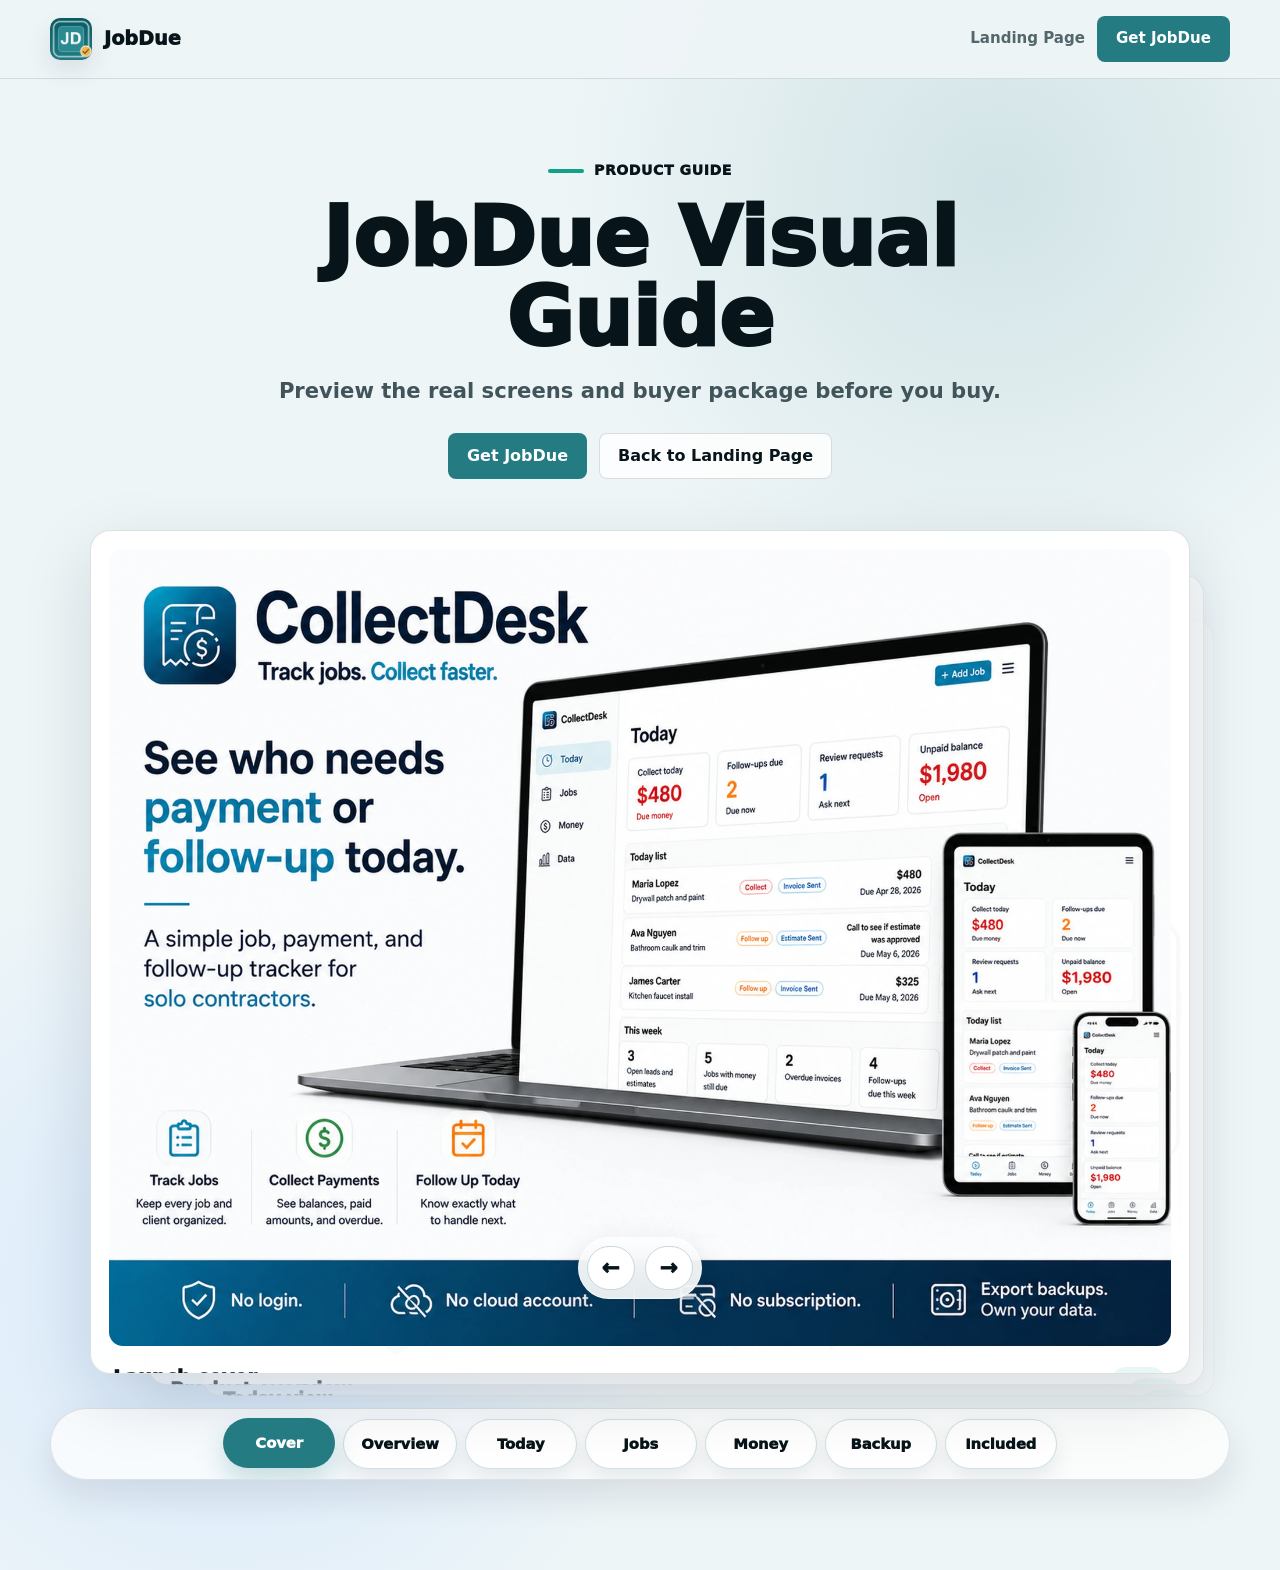
==== 03-landing/infographics.html @ 14e0a7b6 "Create clean JobDue publication tree" ====
<!doctype html>
<html lang="en">
<head>
  <meta charset="utf-8">
  <meta name="viewport" content="width=device-width, initial-scale=1">
  <title>JobDue Product Guide - Screenshots and Setup Overview</title>
  <meta name="description" content="See JobDue screenshots, product visuals, and setup guidance for the offline job, payment, and follow-up tracker for solo contractors.">
  <meta name="robots" content="index, follow">
  <meta name="theme-color" content="#247C82">
  <link rel="canonical" href="https://app.hi-craniai.workers.dev/infographics.html">
  <link rel="icon" href="assets/jobdue-icon-192.png" type="image/png">
  <link rel="apple-touch-icon" href="assets/jobdue-apple-touch-icon.png">
  <meta property="og:type" content="article">
  <meta property="og:url" content="https://app.hi-craniai.workers.dev/infographics.html">
  <meta property="og:title" content="JobDue Product Guide">
  <meta property="og:description" content="A visual guide to JobDue screenshots, setup guidance, and what buyers receive.">
  <meta property="og:image" content="https://app.hi-craniai.workers.dev/assets/jobdue-guide-cover.jpg">
  <meta property="og:image:alt" content="JobDue product guide cover showing the contractor job and payment tracker.">
  <meta property="og:site_name" content="JobDue">
  <meta name="twitter:card" content="summary_large_image">
  <meta name="twitter:title" content="JobDue Product Guide">
  <meta name="twitter:description" content="See screenshots, setup guidance, and what comes with JobDue.">
  <meta name="twitter:image" content="https://app.hi-craniai.workers.dev/assets/jobdue-guide-cover.jpg">
  <meta name="twitter:image:alt" content="JobDue product guide cover showing the contractor job and payment tracker.">
  <!-- Google tag (gtag.js) -->
  <script async src="https://www.googletagmanager.com/gtag/js?id=G-VPRKXVD7DZ"></script>
  <script>
    window.dataLayer = window.dataLayer || [];
    function gtag(){dataLayer.push(arguments);}
    gtag('js', new Date());

    gtag('config', 'G-VPRKXVD7DZ');
  </script>
  <style>
    :root {
      color-scheme: light;
      --bg: #eef5f7;
      --panel: #ffffff;
      --text: #162326;
      --text-strong: #07151a;
      --muted: #53666b;
      --primary: #247c82;
      --primary-dark: #155a60;
      --teal: #12a087;
      --border: #d8e2e5;
      --line: #c8d8dc;
      --shadow: 0 24px 70px rgba(15, 23, 42, 0.13);
      --shadow-soft: 0 14px 36px rgba(15, 23, 42, 0.08);
      --radius: 12px;
      --max: 1180px;
    }

    * {
      box-sizing: border-box;
    }

    html {
      scroll-behavior: smooth;
    }

    body {
      margin: 0;
      background:
        radial-gradient(circle at 78% 12%, rgba(36, 124, 130, 0.14), transparent 28rem),
        radial-gradient(circle at 18% 82%, rgba(207, 229, 255, 0.78), transparent 28rem),
        var(--bg);
      color: var(--text);
      font-family: Inter, ui-sans-serif, system-ui, -apple-system, BlinkMacSystemFont, "Segoe UI", sans-serif;
      line-height: 1.55;
    }

    img {
      display: block;
      max-width: 100%;
      height: auto;
    }

    button,
    a {
      color: inherit;
      font: inherit;
    }

    button {
      cursor: pointer;
    }

    :focus-visible {
      outline: 3px solid rgba(36, 124, 130, 0.42);
      outline-offset: 4px;
    }

    .container {
      width: min(var(--max), calc(100% - 48px));
      margin: 0 auto;
    }

    .topbar {
      position: sticky;
      top: 0;
      z-index: 20;
      border-bottom: 1px solid rgba(200, 216, 220, 0.85);
      background: rgba(238, 245, 247, 0.92);
      backdrop-filter: blur(18px);
    }

    .nav {
      min-height: 78px;
      display: flex;
      align-items: center;
      justify-content: space-between;
      gap: 20px;
    }

    .brand,
    .nav-actions {
      display: inline-flex;
      align-items: center;
      gap: 12px;
    }

    .brand {
      color: var(--text-strong);
      font-size: 1.2rem;
      font-weight: 950;
      text-decoration: none;
    }

    .brand img {
      width: 42px;
      height: 42px;
      border-radius: 10px;
      box-shadow: 0 10px 24px rgba(15, 23, 42, 0.1);
    }

    .nav-actions a {
      color: var(--muted);
      font-size: 0.94rem;
      font-weight: 850;
      text-decoration: none;
    }

    .nav-actions .button {
      color: #fff;
    }

    .button {
      display: inline-flex;
      min-height: 46px;
      align-items: center;
      justify-content: center;
      border: 1px solid transparent;
      border-radius: 8px;
      background: var(--primary);
      padding: 12px 18px;
      color: #fff;
      font-weight: 900;
      line-height: 1;
      text-decoration: none;
      transition: transform 160ms ease, background 160ms ease, box-shadow 160ms ease;
    }

    .button:hover {
      background: var(--primary-dark);
      transform: translateY(-1px);
    }

    .button-secondary {
      border-color: rgba(22, 35, 38, 0.15);
      background: rgba(255, 255, 255, 0.82);
      color: var(--text-strong);
    }

    .button-secondary:hover {
      background: #fff;
    }

    main {
      padding: clamp(3rem, 6vw, 5rem) 0 clamp(4rem, 7vw, 6rem);
    }

    .guide-hero {
      display: grid;
      grid-template-columns: 1fr;
      gap: clamp(2rem, 4vw, 3.5rem);
      align-items: start;
    }

    .intro {
      max-width: 900px;
      margin: 0 auto;
      text-align: center;
    }

    .eyebrow {
      display: inline-flex;
      align-items: center;
      gap: 10px;
      margin-bottom: 16px;
      color: var(--text-strong);
      font-size: 0.88rem;
      font-weight: 950;
      letter-spacing: 0.04em;
      text-transform: uppercase;
    }

    .eyebrow::before {
      content: "";
      width: 36px;
      height: 4px;
      border-radius: 999px;
      background: var(--teal);
    }

    h1,
    p,
    figure {
      margin-top: 0;
    }

    h1 {
      margin-bottom: 18px;
      color: var(--text-strong);
      font-size: clamp(3rem, 6.4vw, 6rem);
      font-weight: 950;
      line-height: 0.98;
      letter-spacing: 0;
    }

    p {
      color: var(--muted);
      font-size: 1.1rem;
    }

    .intro p {
      max-width: 760px;
      margin-right: auto;
      margin-bottom: 26px;
      margin-left: auto;
      color: #41545a;
      font-size: clamp(1.22rem, 1.65vw, 1.55rem);
      font-weight: 650;
      line-height: 1.45;
    }

    .intro-actions {
      display: flex;
      flex-wrap: wrap;
      justify-content: center;
      gap: 12px;
    }

    .guide-carousel {
      display: grid;
      gap: 18px;
      min-width: 0;
      width: min(1180px, 100%);
      margin: 0 auto;
    }

    .carousel-stage {
      position: relative;
      min-height: clamp(600px, 68vw, 860px);
      perspective: 1600px;
      padding-bottom: 58px;
    }

    .guide-slide {
      position: absolute;
      inset: 0;
      display: grid;
      align-content: start;
      overflow: hidden;
      border: 1px solid rgba(22, 35, 38, 0.14);
      border-radius: 20px;
      background: rgba(255, 255, 255, 0.96);
      padding: clamp(0.8rem, 1.4vw, 1.25rem);
      box-shadow: var(--shadow);
      opacity: 0;
      pointer-events: none;
      transform: translateX(42px) translateY(22px) scale(0.93);
      transition: opacity 220ms ease, transform 320ms ease, box-shadow 220ms ease;
    }

    .guide-slide.is-active {
      z-index: 4;
      opacity: 1;
      pointer-events: auto;
      transform: translateX(0) translateY(0) scale(1);
    }

    .guide-slide.is-next {
      z-index: 3;
      opacity: 0.56;
      transform: translateX(36px) translateY(28px) scale(0.96);
      box-shadow: var(--shadow-soft);
    }

    .guide-slide.is-after {
      z-index: 2;
      opacity: 0.28;
      transform: translateX(68px) translateY(56px) scale(0.92);
      box-shadow: none;
    }

    .guide-slide img {
      width: 100%;
      aspect-ratio: 4 / 3;
      border-radius: 14px;
      object-fit: contain;
      background: #fff;
    }

    .slide-caption {
      display: flex;
      align-items: flex-start;
      justify-content: space-between;
      gap: 18px;
      padding: 16px 4px 2px;
    }

    .slide-caption strong {
      display: block;
      color: var(--text-strong);
      font-size: 1.2rem;
      font-weight: 950;
      line-height: 1.1;
    }

    .slide-caption span {
      display: block;
      max-width: 390px;
      margin-top: 5px;
      color: var(--muted);
      font-size: 0.94rem;
      font-weight: 700;
      line-height: 1.35;
    }

    .slide-count {
      flex: 0 0 auto;
      border-radius: 999px;
      background: #e6f7f5;
      padding: 7px 10px;
      color: var(--primary-dark);
      font-size: 0.82rem;
      font-weight: 950;
      line-height: 1;
      white-space: nowrap;
    }

    .carousel-controls {
      position: absolute;
      right: auto;
      bottom: clamp(5.7rem, 7vw, 6.6rem);
      left: 50%;
      z-index: 10;
      display: flex;
      align-items: center;
      justify-content: center;
      gap: 12px;
      border: 1px solid rgba(255, 255, 255, 0.72);
      border-radius: 999px;
      background: rgba(255, 255, 255, 0.9);
      padding: 8px;
      box-shadow: 0 16px 38px rgba(15, 23, 42, 0.16);
      transform: translateX(-50%);
      backdrop-filter: blur(16px);
    }

    .control-group {
      display: inline-flex;
      gap: 10px;
    }

    .carousel-button {
      display: inline-grid;
      width: 48px;
      height: 44px;
      place-items: center;
      border: 1px solid var(--line);
      border-radius: 999px;
      background: #fff;
      color: var(--text-strong);
      font-size: 1.35rem;
      font-weight: 950;
      line-height: 1;
      transition: transform 160ms ease, border-color 160ms ease, background 160ms ease;
    }

    .carousel-button:hover {
      border-color: var(--primary);
      background: #f6fbfb;
      transform: translateY(-1px);
    }

    .current-label {
      position: absolute;
      width: 1px;
      height: 1px;
      margin: -1px;
      overflow: hidden;
      clip: rect(0 0 0 0);
      color: var(--text-strong);
      font-size: 0.95rem;
      font-weight: 900;
    }

    .thumb-list {
      display: flex;
      flex-wrap: nowrap;
      justify-content: center;
      gap: 8px;
      overflow-x: auto;
      border: 1px solid rgba(22, 35, 38, 0.12);
      border-radius: 999px;
      background: rgba(255, 255, 255, 0.74);
      padding: 10px;
      box-shadow: 0 16px 36px rgba(15, 23, 42, 0.1);
      scrollbar-width: thin;
    }

    .thumb-button {
      flex: 0 0 auto;
      min-width: 112px;
      min-height: 50px;
      border: 1px solid rgba(36, 124, 130, 0.22);
      border-radius: 999px;
      background: #ffffff;
      padding: 11px 17px;
      color: var(--text-strong);
      font-size: 0.92rem;
      font-weight: 950;
      line-height: 1.1;
      text-align: center;
      box-shadow: 0 10px 22px rgba(15, 23, 42, 0.09);
      transition: background 160ms ease, border-color 160ms ease, color 160ms ease, transform 160ms ease, box-shadow 160ms ease;
    }

    .thumb-button:hover,
    .thumb-button[aria-selected="true"] {
      border-color: rgba(36, 124, 130, 0.5);
      background: var(--primary);
      color: var(--primary-dark);
      color: #fff;
      box-shadow: 0 13px 28px rgba(36, 124, 130, 0.24);
      transform: translateY(-1px);
    }

    .noscript-grid {
      display: none;
    }

    @media (prefers-reduced-motion: reduce) {
      *,
      *::before,
      *::after {
        scroll-behavior: auto !important;
        transition-duration: 0.01ms !important;
      }
    }

    @media (max-width: 980px) {
      .guide-hero {
        grid-template-columns: 1fr;
      }

      .intro {
        max-width: 760px;
      }

      .carousel-stage {
        min-height: clamp(510px, 84vw, 780px);
      }
    }

    @media (max-width: 680px) {
      .container {
        width: min(100% - 28px, var(--max));
      }

      .nav {
        min-height: 68px;
      }

      .nav-actions a:not(.button) {
        display: none;
      }

      main {
        padding: 38px 0 58px;
      }

      h1 {
        font-size: clamp(2.35rem, 12vw, 3.3rem);
      }

      p {
        font-size: 1rem;
      }

      .intro-actions {
        display: grid;
      }

      .carousel-stage {
        min-height: 430px;
      }

      .guide-slide {
        border-radius: 16px;
      }

      .guide-slide.is-next,
      .guide-slide.is-after {
        transform: translateX(14px) translateY(16px) scale(0.96);
      }

      .slide-caption {
        display: grid;
        gap: 10px;
      }

      .carousel-controls {
        bottom: 5.25rem;
      }

      .thumb-list {
        gap: 10px;
        justify-content: flex-start;
        border-radius: 18px;
      }

      .thumb-button {
        min-width: 110px;
        min-height: 50px;
        padding: 10px 14px;
      }
    }

    @media (max-width: 420px) {
      .carousel-stage {
        min-height: 385px;
      }

      .slide-caption strong {
        font-size: 1.05rem;
      }

      .slide-caption span {
        font-size: 0.86rem;
      }
    }
  </style>
  <noscript>
    <style>
      .guide-carousel {
        display: none !important;
      }

      .noscript-grid {
        display: grid !important;
        grid-template-columns: repeat(2, minmax(0, 1fr));
        gap: 24px;
      }

      .noscript-frame {
        border: 1px solid var(--border);
        border-radius: var(--radius);
        background: var(--panel);
        padding: 14px;
        box-shadow: var(--shadow-soft);
      }

      .noscript-frame img {
        border-radius: 10px;
      }

      .noscript-frame figcaption {
        padding-top: 12px;
        color: var(--text-strong);
        font-weight: 900;
      }

      @media (max-width: 680px) {
        .noscript-grid {
          grid-template-columns: 1fr;
        }
      }
    </style>
  </noscript>
</head>
<body>
  <header class="topbar">
    <div class="container nav">
      <a class="brand" href="index.html" aria-label="JobDue landing page">
        <img src="assets/jobdue-icon-192.png" alt="" width="42" height="42">
        <span>JobDue</span>
      </a>
      <nav class="nav-actions" aria-label="Product guide navigation">
        <a href="index.html">Landing Page</a>
        <a class="button" href="https://gumroad.com/l/jobdue-launch-placeholder">Get JobDue</a>
      </nav>
    </div>
  </header>

  <main>
    <div class="container guide-hero">
      <div class="intro">
        <span class="eyebrow">Product guide</span>
        <h1>JobDue Visual Guide</h1>
        <p>Preview the real screens and buyer package before you buy.</p>
        <div class="intro-actions">
          <a class="button" href="https://gumroad.com/l/jobdue-launch-placeholder">Get JobDue</a>
          <a class="button button-secondary" href="index.html">Back to Landing Page</a>
        </div>
      </div>

      <section class="guide-carousel" aria-label="JobDue product guide carousel">
        <div class="carousel-stage" aria-live="polite">
          <figure class="guide-slide is-active" data-title="Launch cover">
            <img src="assets/jobdue-guide-cover.webp" alt="JobDue cover image for the contractor job and payment tracker" width="3651" height="2739" decoding="async">
            <figcaption class="slide-caption">
              <span><strong>Launch cover</strong><span>Quick visual summary of the offline job and payment tracker.</span></span>
              <span class="slide-count">1 / 7</span>
            </figcaption>
          </figure>

          <figure class="guide-slide is-next" data-title="Product overview">
            <img src="assets/jobdue-guide-product.png" alt="JobDue product overview visual showing the tracker and core benefits" width="1448" height="1086" loading="lazy" decoding="async">
            <figcaption class="slide-caption">
              <span><strong>Product overview</strong><span>Shows the tracker, supported devices, and core value in one view.</span></span>
              <span class="slide-count">2 / 7</span>
            </figcaption>
          </figure>

          <figure class="guide-slide is-after" data-title="Today view">
            <img src="assets/jobdue-guide-today.png" alt="JobDue Today view visual showing payment and follow-up priorities" width="1448" height="1086" loading="lazy" decoding="async">
            <figcaption class="slide-caption">
              <span><strong>Today view</strong><span>Money to collect, follow-ups due, review requests, and unpaid balance.</span></span>
              <span class="slide-count">3 / 7</span>
            </figcaption>
          </figure>

          <figure class="guide-slide" data-title="Jobs view">
            <img src="assets/jobdue-guide-jobs.png" alt="JobDue Jobs view visual showing job tracking details" width="1448" height="1086" loading="lazy" decoding="async">
            <figcaption class="slide-caption">
              <span><strong>Jobs view</strong><span>Client, job status, next action, follow-up dates, and balance tracking.</span></span>
              <span class="slide-count">4 / 7</span>
            </figcaption>
          </figure>

          <figure class="guide-slide" data-title="Money view">
            <img src="assets/jobdue-guide-money.png" alt="JobDue Money view visual showing unpaid and paid job tracking" width="1448" height="1086" loading="lazy" decoding="async">
            <figcaption class="slide-caption">
              <span><strong>Money view</strong><span>Overdue, unpaid, and paid jobs separated for faster checking.</span></span>
              <span class="slide-count">5 / 7</span>
            </figcaption>
          </figure>

          <figure class="guide-slide" data-title="Data and backup">
            <img src="assets/jobdue-guide-data.png" alt="JobDue Data view visual showing backup, import, export, and local data controls" width="1448" height="1086" loading="lazy" decoding="async">
            <figcaption class="slide-caption">
              <span><strong>Data and backup</strong><span>Export backup, import backup, export CSV, and local data reminders.</span></span>
              <span class="slide-count">6 / 7</span>
            </figcaption>
          </figure>

          <figure class="guide-slide" data-title="What is included">
            <img src="assets/jobdue-guide-included.jpg" alt="JobDue included package visual showing what buyers receive" width="3651" height="2739" loading="lazy" decoding="async">
            <figcaption class="slide-caption">
              <span><strong>What is included</strong><span>App file, setup videos, backup guide, troubleshooting, and sample data.</span></span>
              <span class="slide-count">7 / 7</span>
            </figcaption>
          </figure>

          <div class="carousel-controls">
            <div class="control-group" aria-label="Carousel controls">
              <button class="carousel-button" type="button" data-carousel-prev aria-label="Show previous product guide image">&#8592;</button>
              <button class="carousel-button" type="button" data-carousel-next aria-label="Show next product guide image">&#8594;</button>
            </div>
            <div class="current-label" data-carousel-label>Launch cover</div>
          </div>
        </div>

        <div class="thumb-list" role="tablist" aria-label="Choose a product guide image">
          <button class="thumb-button" type="button" role="tab" aria-selected="true" data-slide-to="0">Cover</button>
          <button class="thumb-button" type="button" role="tab" aria-selected="false" data-slide-to="1">Overview</button>
          <button class="thumb-button" type="button" role="tab" aria-selected="false" data-slide-to="2">Today</button>
          <button class="thumb-button" type="button" role="tab" aria-selected="false" data-slide-to="3">Jobs</button>
          <button class="thumb-button" type="button" role="tab" aria-selected="false" data-slide-to="4">Money</button>
          <button class="thumb-button" type="button" role="tab" aria-selected="false" data-slide-to="5">Backup</button>
          <button class="thumb-button" type="button" role="tab" aria-selected="false" data-slide-to="6">Included</button>
        </div>

      </section>

      <div class="noscript-grid" aria-label="JobDue product guide images">
        <figure class="noscript-frame">
          <img src="assets/jobdue-guide-cover.jpg" alt="JobDue cover image for the contractor job and payment tracker" width="3651" height="2739">
          <figcaption>Launch cover</figcaption>
        </figure>
        <figure class="noscript-frame">
          <img src="assets/jobdue-guide-product.png" alt="JobDue product overview visual showing the tracker and core benefits" width="1448" height="1086">
          <figcaption>Product overview</figcaption>
        </figure>
        <figure class="noscript-frame">
          <img src="assets/jobdue-guide-today.png" alt="JobDue Today view visual showing payment and follow-up priorities" width="1448" height="1086">
          <figcaption>Today view</figcaption>
        </figure>
        <figure class="noscript-frame">
          <img src="assets/jobdue-guide-jobs.png" alt="JobDue Jobs view visual showing job tracking details" width="1448" height="1086">
          <figcaption>Jobs view</figcaption>
        </figure>
        <figure class="noscript-frame">
          <img src="assets/jobdue-guide-money.png" alt="JobDue Money view visual showing unpaid and paid job tracking" width="1448" height="1086">
          <figcaption>Money view</figcaption>
        </figure>
        <figure class="noscript-frame">
          <img src="assets/jobdue-guide-data.png" alt="JobDue Data view visual showing backup, import, export, and local data controls" width="1448" height="1086">
          <figcaption>Data and backup view</figcaption>
        </figure>
        <figure class="noscript-frame">
          <img src="assets/jobdue-guide-included.jpg" alt="JobDue included package visual showing what buyers receive" width="3651" height="2739">
          <figcaption>What is included</figcaption>
        </figure>
      </div>
    </div>
  </main>

  <script>
    (function () {
      var slides = Array.prototype.slice.call(document.querySelectorAll(".guide-slide"));
      var thumbs = Array.prototype.slice.call(document.querySelectorAll(".thumb-button"));
      var label = document.querySelector("[data-carousel-label]");
      var prev = document.querySelector("[data-carousel-prev]");
      var next = document.querySelector("[data-carousel-next]");
      var activeIndex = 0;

      if (!slides.length) {
        return;
      }

      function wrap(index) {
        return (index + slides.length) % slides.length;
      }

      function update(index) {
        activeIndex = wrap(index);

        slides.forEach(function (slide, slideIndex) {
          slide.classList.remove("is-active", "is-next", "is-after");

          if (slideIndex === activeIndex) {
            slide.classList.add("is-active");
          } else if (slideIndex === wrap(activeIndex + 1)) {
            slide.classList.add("is-next");
          } else if (slideIndex === wrap(activeIndex + 2)) {
            slide.classList.add("is-after");
          }
        });

        thumbs.forEach(function (thumb, thumbIndex) {
          thumb.setAttribute("aria-selected", thumbIndex === activeIndex ? "true" : "false");
        });

        if (label) {
          label.textContent = slides[activeIndex].getAttribute("data-title") || "";
        }
      }

      thumbs.forEach(function (thumb) {
        thumb.addEventListener("click", function () {
          update(Number(thumb.getAttribute("data-slide-to")));
        });
      });

      if (prev) {
        prev.addEventListener("click", function () {
          update(activeIndex - 1);
        });
      }

      if (next) {
        next.addEventListener("click", function () {
          update(activeIndex + 1);
        });
      }

      document.addEventListener("keydown", function (event) {
        if (event.key === "ArrowLeft") {
          update(activeIndex - 1);
        }

        if (event.key === "ArrowRight") {
          update(activeIndex + 1);
        }

        if (/^[1-7]$/.test(event.key)) {
          update(Number(event.key) - 1);
        }
      });
    }());
  </script>
</body>
</html>
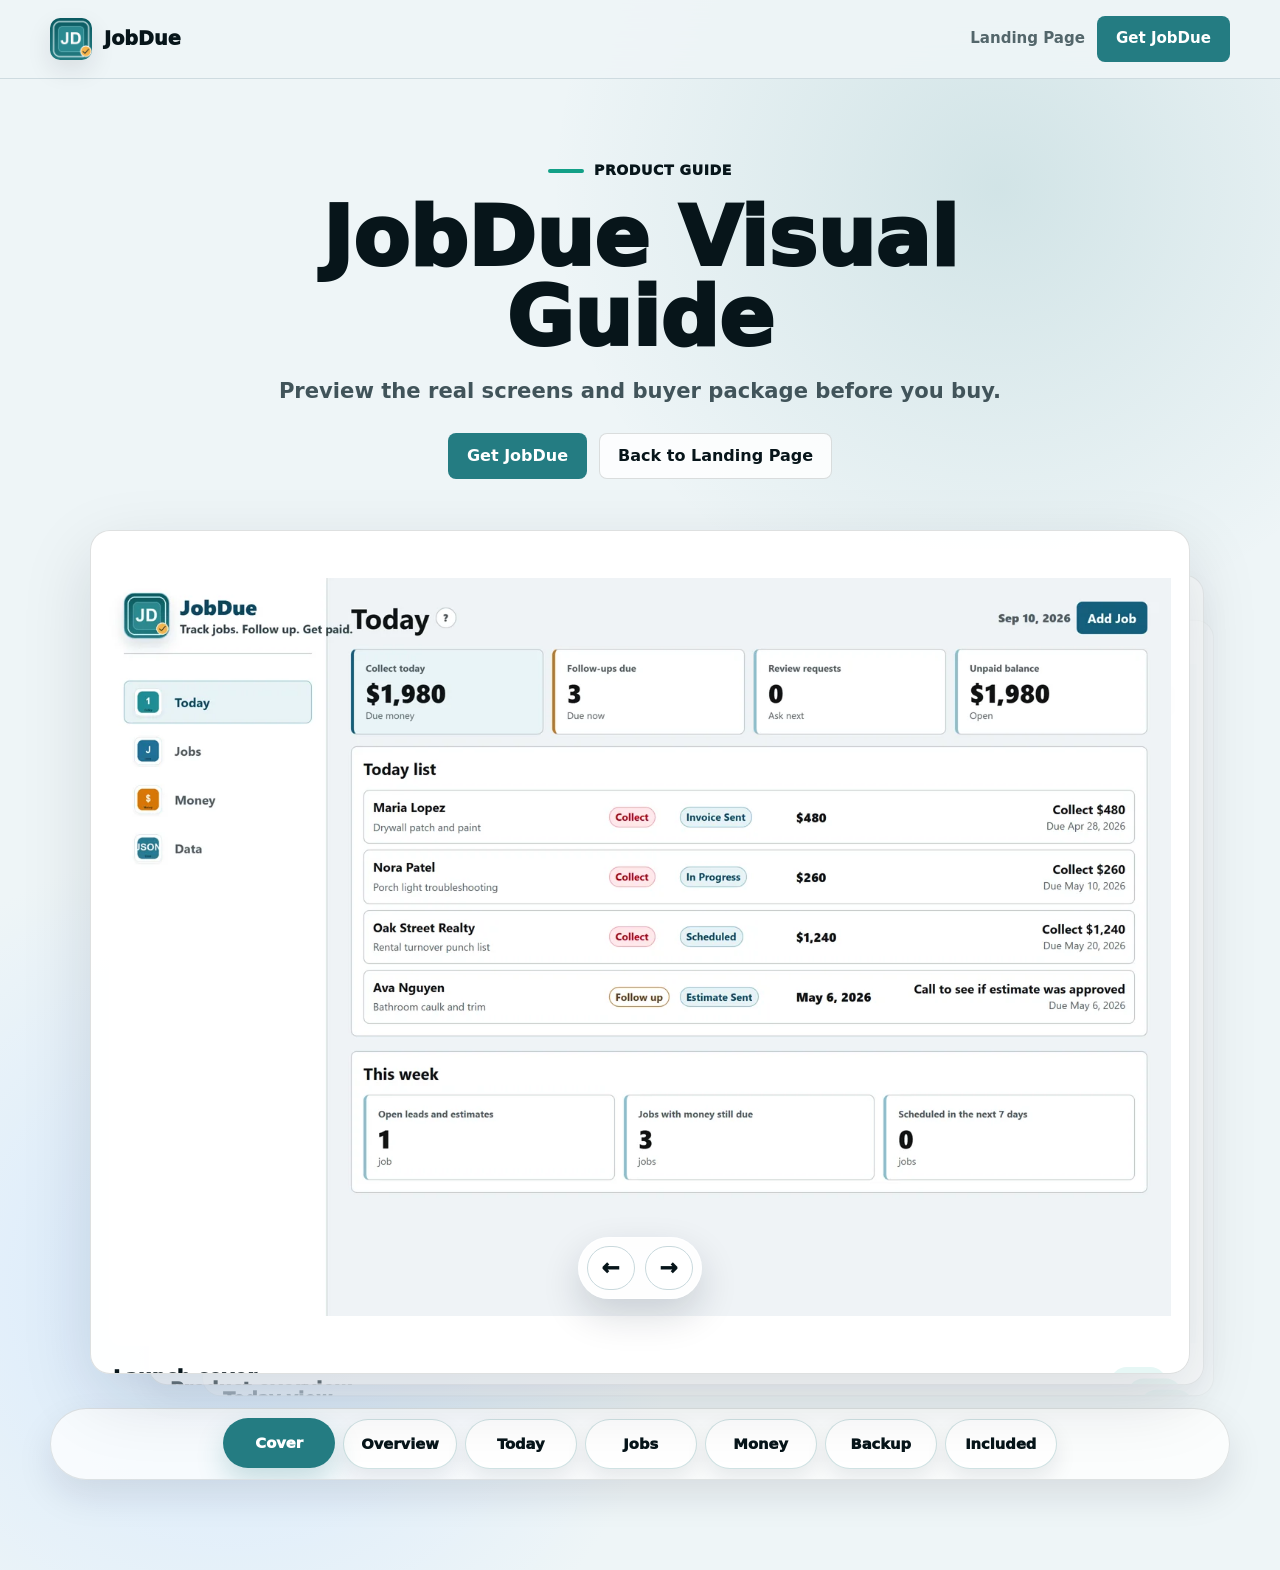
==== commit aa56e058: "fix: refresh JobDue launch media and SEO" ====
--- a/03-landing/infographics.html
+++ b/03-landing/infographics.html
@@ -7,20 +7,20 @@
   <meta name="description" content="See JobDue screenshots, product visuals, and setup guidance for the offline job, payment, and follow-up tracker for solo contractors.">
   <meta name="robots" content="index, follow">
   <meta name="theme-color" content="#247C82">
-  <link rel="canonical" href="https://app.hi-craniai.workers.dev/infographics.html">
+  <link rel="canonical" href="https://www.craniai.com/infographics.html">
   <link rel="icon" href="assets/jobdue-icon-192.png" type="image/png">
   <link rel="apple-touch-icon" href="assets/jobdue-apple-touch-icon.png">
   <meta property="og:type" content="article">
-  <meta property="og:url" content="https://app.hi-craniai.workers.dev/infographics.html">
+  <meta property="og:url" content="https://www.craniai.com/infographics.html">
   <meta property="og:title" content="JobDue Product Guide">
   <meta property="og:description" content="A visual guide to JobDue screenshots, setup guidance, and what buyers receive.">
-  <meta property="og:image" content="https://app.hi-craniai.workers.dev/assets/jobdue-guide-cover.jpg">
+  <meta property="og:image" content="https://www.craniai.com/assets/jobdue-guide-cover.jpg">
   <meta property="og:image:alt" content="JobDue product guide cover showing the contractor job and payment tracker.">
   <meta property="og:site_name" content="JobDue">
   <meta name="twitter:card" content="summary_large_image">
   <meta name="twitter:title" content="JobDue Product Guide">
   <meta name="twitter:description" content="See screenshots, setup guidance, and what comes with JobDue.">
-  <meta name="twitter:image" content="https://app.hi-craniai.workers.dev/assets/jobdue-guide-cover.jpg">
+  <meta name="twitter:image" content="https://www.craniai.com/assets/jobdue-guide-cover.jpg">
   <meta name="twitter:image:alt" content="JobDue product guide cover showing the contractor job and payment tracker.">
   <!-- Google tag (gtag.js) -->
   <script async src="https://www.googletagmanager.com/gtag/js?id=G-VPRKXVD7DZ"></script>
@@ -599,7 +599,7 @@
       </a>
       <nav class="nav-actions" aria-label="Product guide navigation">
         <a href="index.html">Landing Page</a>
-        <a class="button" href="https://gumroad.com/l/jobdue-launch-placeholder">Get JobDue</a>
+        <a class="button" href="https://buy.stripe.com/fZu3cu6WQebzeRxasv4c800">Get JobDue</a>
       </nav>
     </div>
   </header>
@@ -611,7 +611,7 @@
         <h1>JobDue Visual Guide</h1>
         <p>Preview the real screens and buyer package before you buy.</p>
         <div class="intro-actions">
-          <a class="button" href="https://gumroad.com/l/jobdue-launch-placeholder">Get JobDue</a>
+          <a class="button" href="https://buy.stripe.com/fZu3cu6WQebzeRxasv4c800">Get JobDue</a>
           <a class="button button-secondary" href="index.html">Back to Landing Page</a>
         </div>
       </div>
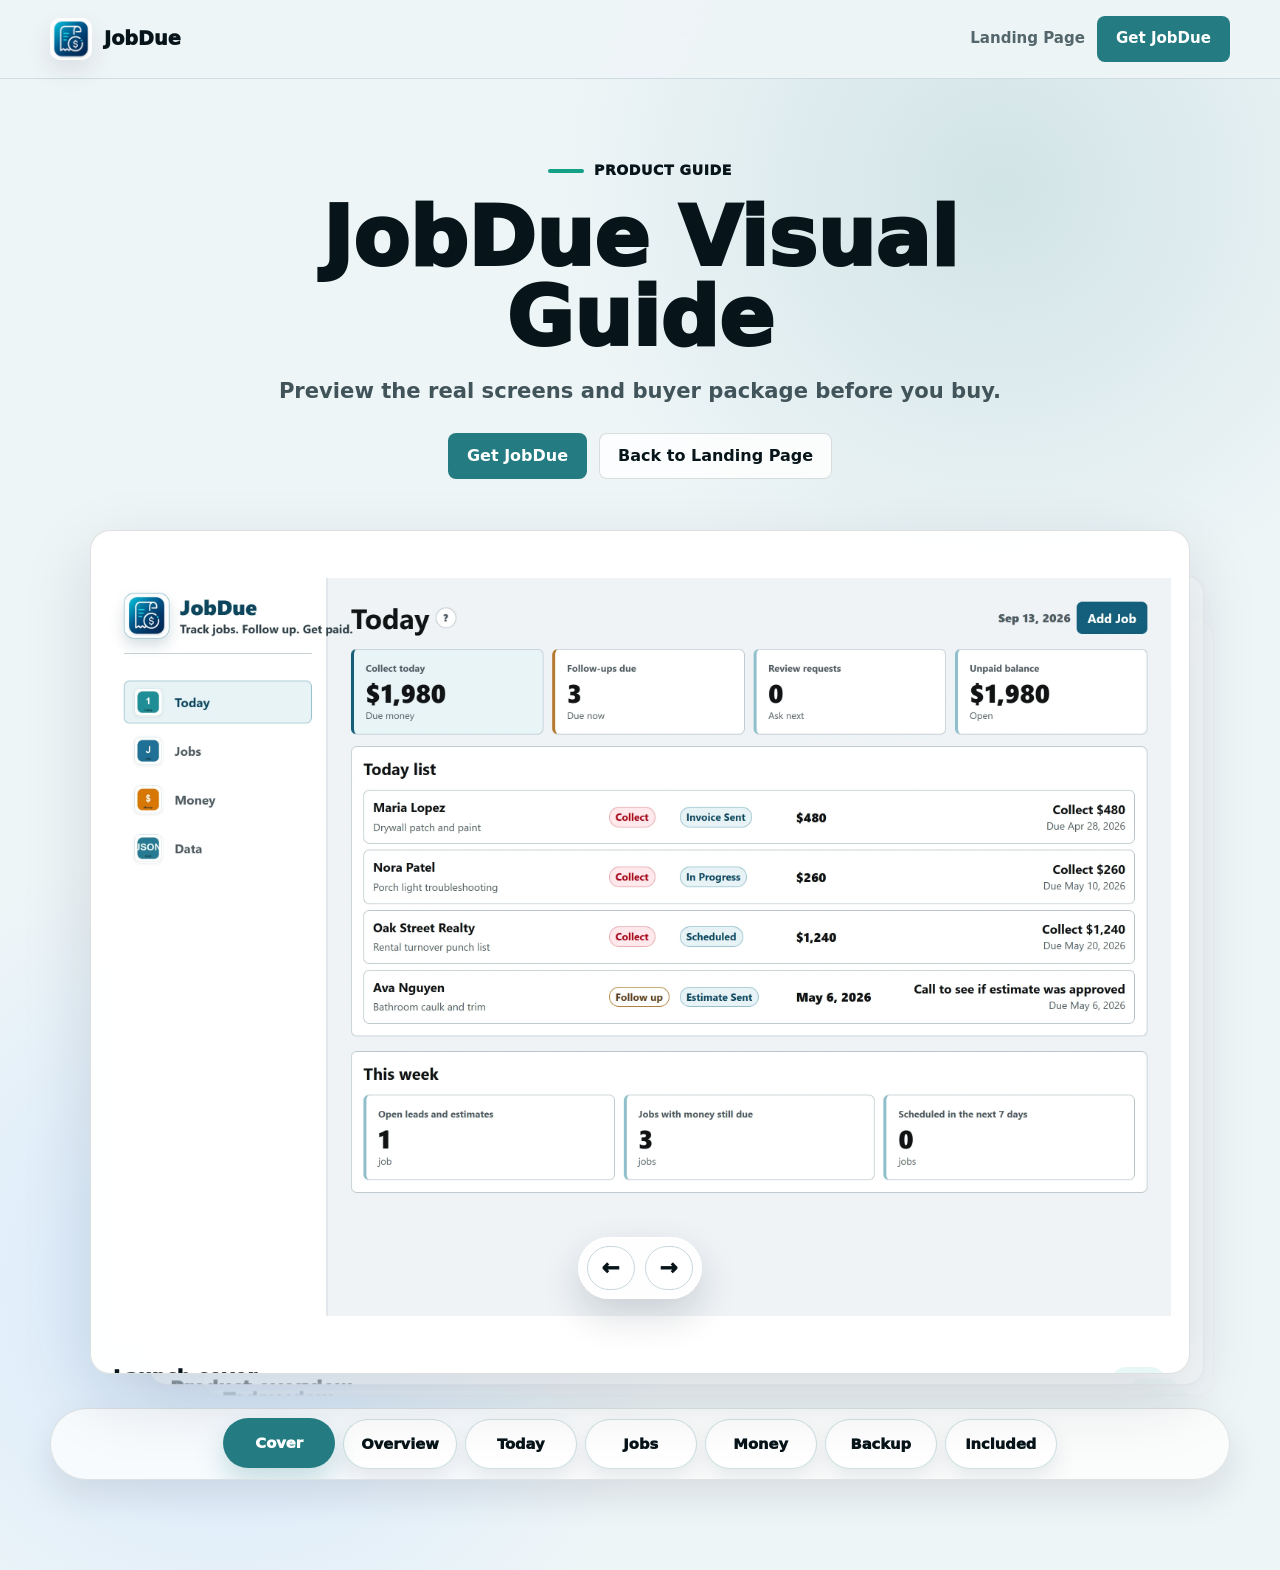
==== commit 1a10023c: "feat: improve mobile navigation and guide accessibility" ====
--- a/03-landing/infographics.html
+++ b/03-landing/infographics.html
@@ -279,7 +279,8 @@
       opacity: 0;
       pointer-events: none;
       transform: translateX(42px) translateY(22px) scale(0.93);
-      transition: opacity 220ms ease, transform 320ms ease, box-shadow 220ms ease;
+      will-change: opacity, transform;
+      transition: opacity 180ms ease, transform 240ms ease, box-shadow 180ms ease;
     }
 
     .guide-slide.is-active {
@@ -291,14 +292,14 @@
 
     .guide-slide.is-next {
       z-index: 3;
-      opacity: 0.56;
+      opacity: 0.4;
       transform: translateX(36px) translateY(28px) scale(0.96);
       box-shadow: var(--shadow-soft);
     }
 
     .guide-slide.is-after {
       z-index: 2;
-      opacity: 0.28;
+      opacity: 0.14;
       transform: translateX(68px) translateY(56px) scale(0.92);
       box-shadow: none;
     }
@@ -618,7 +619,7 @@
 
       <section class="guide-carousel" aria-label="JobDue product guide carousel">
         <div class="carousel-stage" aria-live="polite">
-          <figure class="guide-slide is-active" data-title="Launch cover">
+          <figure class="guide-slide is-active" id="guide-slide-0" role="tabpanel" aria-labelledby="guide-tab-0" aria-hidden="false" data-title="Launch cover">
             <img src="assets/jobdue-guide-cover.webp" alt="JobDue cover image for the contractor job and payment tracker" width="3651" height="2739" decoding="async">
             <figcaption class="slide-caption">
               <span><strong>Launch cover</strong><span>Quick visual summary of the offline job and payment tracker.</span></span>
@@ -626,7 +627,7 @@
             </figcaption>
           </figure>
 
-          <figure class="guide-slide is-next" data-title="Product overview">
+          <figure class="guide-slide is-next" id="guide-slide-1" role="tabpanel" aria-labelledby="guide-tab-1" aria-hidden="true" data-title="Product overview">
             <img src="assets/jobdue-guide-product.png" alt="JobDue product overview visual showing the tracker and core benefits" width="1448" height="1086" loading="lazy" decoding="async">
             <figcaption class="slide-caption">
               <span><strong>Product overview</strong><span>Shows the tracker, supported devices, and core value in one view.</span></span>
@@ -634,7 +635,7 @@
             </figcaption>
           </figure>
 
-          <figure class="guide-slide is-after" data-title="Today view">
+          <figure class="guide-slide is-after" id="guide-slide-2" role="tabpanel" aria-labelledby="guide-tab-2" aria-hidden="true" data-title="Today view">
             <img src="assets/jobdue-guide-today.png" alt="JobDue Today view visual showing payment and follow-up priorities" width="1448" height="1086" loading="lazy" decoding="async">
             <figcaption class="slide-caption">
               <span><strong>Today view</strong><span>Money to collect, follow-ups due, review requests, and unpaid balance.</span></span>
@@ -642,7 +643,7 @@
             </figcaption>
           </figure>
 
-          <figure class="guide-slide" data-title="Jobs view">
+          <figure class="guide-slide" id="guide-slide-3" role="tabpanel" aria-labelledby="guide-tab-3" aria-hidden="true" data-title="Jobs view">
             <img src="assets/jobdue-guide-jobs.png" alt="JobDue Jobs view visual showing job tracking details" width="1448" height="1086" loading="lazy" decoding="async">
             <figcaption class="slide-caption">
               <span><strong>Jobs view</strong><span>Client, job status, next action, follow-up dates, and balance tracking.</span></span>
@@ -650,7 +651,7 @@
             </figcaption>
           </figure>
 
-          <figure class="guide-slide" data-title="Money view">
+          <figure class="guide-slide" id="guide-slide-4" role="tabpanel" aria-labelledby="guide-tab-4" aria-hidden="true" data-title="Money view">
             <img src="assets/jobdue-guide-money.png" alt="JobDue Money view visual showing unpaid and paid job tracking" width="1448" height="1086" loading="lazy" decoding="async">
             <figcaption class="slide-caption">
               <span><strong>Money view</strong><span>Overdue, unpaid, and paid jobs separated for faster checking.</span></span>
@@ -658,7 +659,7 @@
             </figcaption>
           </figure>
 
-          <figure class="guide-slide" data-title="Data and backup">
+          <figure class="guide-slide" id="guide-slide-5" role="tabpanel" aria-labelledby="guide-tab-5" aria-hidden="true" data-title="Data and backup">
             <img src="assets/jobdue-guide-data.png" alt="JobDue Data view visual showing backup, import, export, and local data controls" width="1448" height="1086" loading="lazy" decoding="async">
             <figcaption class="slide-caption">
               <span><strong>Data and backup</strong><span>Export backup, import backup, export CSV, and local data reminders.</span></span>
@@ -666,7 +667,7 @@
             </figcaption>
           </figure>
 
-          <figure class="guide-slide" data-title="What is included">
+          <figure class="guide-slide" id="guide-slide-6" role="tabpanel" aria-labelledby="guide-tab-6" aria-hidden="true" data-title="What is included">
             <img src="assets/jobdue-guide-included.jpg" alt="JobDue included package visual showing what buyers receive" width="3651" height="2739" loading="lazy" decoding="async">
             <figcaption class="slide-caption">
               <span><strong>What is included</strong><span>App file, setup videos, backup guide, troubleshooting, and sample data.</span></span>
@@ -684,13 +685,13 @@
         </div>
 
         <div class="thumb-list" role="tablist" aria-label="Choose a product guide image">
-          <button class="thumb-button" type="button" role="tab" aria-selected="true" data-slide-to="0">Cover</button>
-          <button class="thumb-button" type="button" role="tab" aria-selected="false" data-slide-to="1">Overview</button>
-          <button class="thumb-button" type="button" role="tab" aria-selected="false" data-slide-to="2">Today</button>
-          <button class="thumb-button" type="button" role="tab" aria-selected="false" data-slide-to="3">Jobs</button>
-          <button class="thumb-button" type="button" role="tab" aria-selected="false" data-slide-to="4">Money</button>
-          <button class="thumb-button" type="button" role="tab" aria-selected="false" data-slide-to="5">Backup</button>
-          <button class="thumb-button" type="button" role="tab" aria-selected="false" data-slide-to="6">Included</button>
+          <button class="thumb-button" id="guide-tab-0" type="button" role="tab" aria-controls="guide-slide-0" aria-selected="true" tabindex="0" data-slide-to="0">Cover</button>
+          <button class="thumb-button" id="guide-tab-1" type="button" role="tab" aria-controls="guide-slide-1" aria-selected="false" tabindex="-1" data-slide-to="1">Overview</button>
+          <button class="thumb-button" id="guide-tab-2" type="button" role="tab" aria-controls="guide-slide-2" aria-selected="false" tabindex="-1" data-slide-to="2">Today</button>
+          <button class="thumb-button" id="guide-tab-3" type="button" role="tab" aria-controls="guide-slide-3" aria-selected="false" tabindex="-1" data-slide-to="3">Jobs</button>
+          <button class="thumb-button" id="guide-tab-4" type="button" role="tab" aria-controls="guide-slide-4" aria-selected="false" tabindex="-1" data-slide-to="4">Money</button>
+          <button class="thumb-button" id="guide-tab-5" type="button" role="tab" aria-controls="guide-slide-5" aria-selected="false" tabindex="-1" data-slide-to="5">Backup</button>
+          <button class="thumb-button" id="guide-tab-6" type="button" role="tab" aria-controls="guide-slide-6" aria-selected="false" tabindex="-1" data-slide-to="6">Included</button>
         </div>
 
       </section>
@@ -736,6 +737,7 @@
       var prev = document.querySelector("[data-carousel-prev]");
       var next = document.querySelector("[data-carousel-next]");
       var activeIndex = 0;
+      var carousel = document.querySelector(".guide-carousel");
 
       if (!slides.length) {
         return;
@@ -758,10 +760,13 @@
           } else if (slideIndex === wrap(activeIndex + 2)) {
             slide.classList.add("is-after");
           }
+
+          slide.setAttribute("aria-hidden", slideIndex === activeIndex ? "false" : "true");
         });
 
         thumbs.forEach(function (thumb, thumbIndex) {
           thumb.setAttribute("aria-selected", thumbIndex === activeIndex ? "true" : "false");
+          thumb.tabIndex = thumbIndex === activeIndex ? 0 : -1;
         });
 
         if (label) {
@@ -787,19 +792,31 @@
         });
       }
 
-      document.addEventListener("keydown", function (event) {
+      if (carousel) {
+        carousel.addEventListener("keydown", function (event) {
+          if (!event.target.closest(".thumb-button, .carousel-button")) {
+            return;
+          }
+
         if (event.key === "ArrowLeft") {
+          event.preventDefault();
           update(activeIndex - 1);
+          thumbs[activeIndex].focus();
         }
 
         if (event.key === "ArrowRight") {
+          event.preventDefault();
           update(activeIndex + 1);
+          thumbs[activeIndex].focus();
         }
 
         if (/^[1-7]$/.test(event.key)) {
+          event.preventDefault();
           update(Number(event.key) - 1);
+          thumbs[activeIndex].focus();
         }
-      });
+        });
+      }
     }());
   </script>
 </body>
